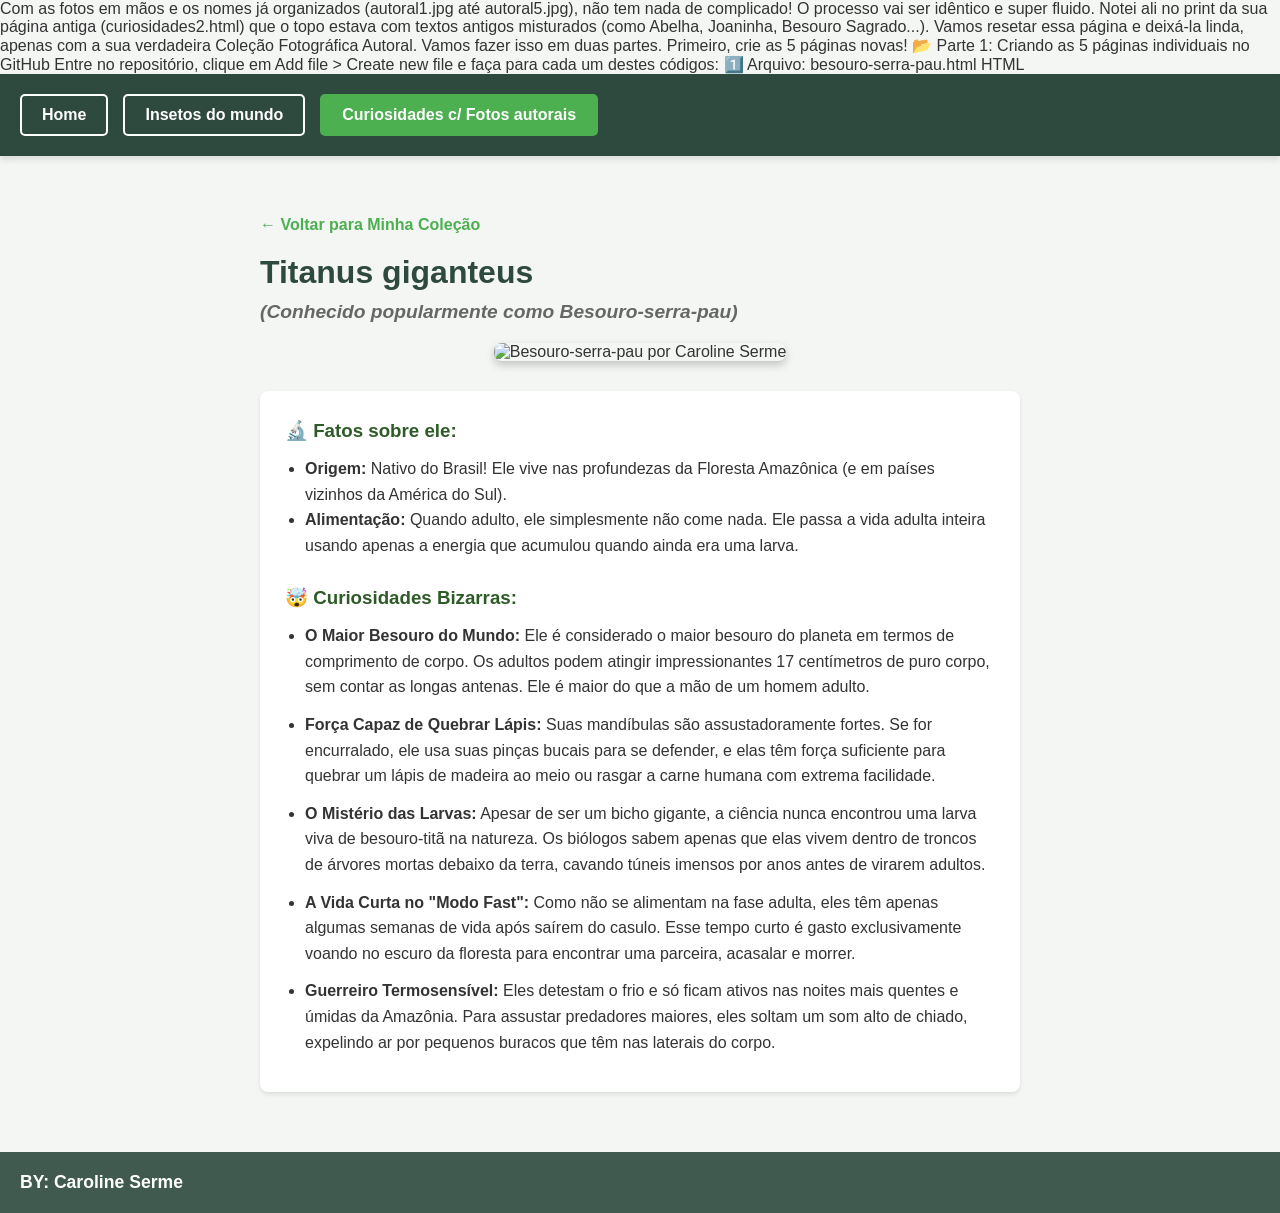
==== besouro-serra-pau.html @ 22c7eb2b "Create besouro-serra-pau.html" ====
Com as fotos em mãos e os nomes já organizados (autoral1.jpg até autoral5.jpg), não tem nada de complicado! O processo vai ser idêntico e super fluido.

Notei ali no print da sua página antiga (curiosidades2.html) que o topo estava com textos antigos misturados (como Abelha, Joaninha, Besouro Sagrado...). Vamos resetar essa página e deixá-la linda, apenas com a sua verdadeira Coleção Fotográfica Autoral.

Vamos fazer isso em duas partes. Primeiro, crie as 5 páginas novas!

📂 Parte 1: Criando as 5 páginas individuais no GitHub
Entre no repositório, clique em Add file > Create new file e faça para cada um destes códigos:

1️⃣ Arquivo: besouro-serra-pau.html
HTML
<!DOCTYPE html>
<html lang="pt-BR">
<head>
    <meta charset="UTF-8">
    <meta name="viewport" content="width=device-width, initial-scale=1.0">
    <title>BioInsetos - Titanus giganteus</title>
    <link rel="stylesheet" href="style.css.css">
</head>
<body>
    <a href="#conteudo-principal" class="skip-link">Pular para o conteúdo principal</a>
    <header>
        <nav class="nav-container">
            <a href="index.html" class="nav-item">Home</a>
            <a href="insetos.html" class="nav-item">Insetos do mundo</a>
            <a href="curiosidades2.html" class="nav-item active">Curiosidades c/ Fotos autorais</a>
        </nav>
    </header>
    <main id="conteudo-principal">
        <div style="max-width: 800px; margin: 0 auto; padding: 20px;">
            <a href="curiosidades2.html" style="color: #4CAF50; text-decoration: none; font-weight: bold; display: inline-block; margin-bottom: 20px;">← Voltar para Minha Coleção</a>
            <h1 class="page-title" style="text-align: left; margin-bottom: 10px;">Titanus giganteus</h1>
            <h2 style="font-size: 1.2rem; color: #666; font-style: italic; margin-bottom: 20px;">(Conhecido popularmente como Besouro-serra-pau)</h2>
            <div style="text-align: center; margin-bottom: 30px;">
                <img src="imagens/autoral1.jpg" alt="Besouro-serra-pau por Caroline Serme" style="max-width: 100%; height: auto; border-radius: 8px; box-shadow: 0 4px 8px rgba(0,0,0,0.2);">
            </div>
            <div style="background: #fff; padding: 25px; border-radius: 8px; box-shadow: 0 2px 4px rgba(0,0,0,0.1); color: #333; line-height: 1.6;">
                <h3 style="color: #2E5A27; margin-bottom: 10px;">🔬 Fatos sobre ele:</h3>
                <ul style="margin-bottom: 25px; padding-left: 20px;">
                    <li><strong>Origem:</strong> Nativo do Brasil! Ele vive nas profundezas da Floresta Amazônica (e em países vizinhos da América do Sul).</li>
                    <li><strong>Alimentação:</strong> Quando adulto, ele simplesmente não come nada. Ele passa a vida adulta inteira usando apenas a energia que acumulou quando ainda era uma larva.</li>
                </ul>
                <h3 style="color: #2E5A27; margin-bottom: 10px;">🤯 Curiosidades Bizarras:</h3>
                <ul style="padding-left: 20px;">
                    <li style="margin-bottom: 12px;"><strong>O Maior Besouro do Mundo:</strong> Ele é considerado o maior besouro do planeta em termos de comprimento de corpo. Os adultos podem atingir impressionantes 17 centímetros de puro corpo, sem contar as longas antenas. Ele é maior do que a mão de um homem adulto.</li>
                    <li style="margin-bottom: 12px;"><strong>Força Capaz de Quebrar Lápis:</strong> Suas mandíbulas são assustadoramente fortes. Se for encurralado, ele usa suas pinças bucais para se defender, e elas têm força suficiente para quebrar um lápis de madeira ao meio ou rasgar a carne humana com extrema facilidade.</li>
                    <li style="margin-bottom: 12px;"><strong>O Mistério das Larvas:</strong> Apesar de ser um bicho gigante, a ciência nunca encontrou uma larva viva de besouro-titã na natureza. Os biólogos sabem apenas que elas vivem dentro de troncos de árvores mortas debaixo da terra, cavando túneis imensos por anos antes de virarem adultos.</li>
                    <li style="margin-bottom: 12px;"><strong>A Vida Curta no "Modo Fast":</strong> Como não se alimentam na fase adulta, eles têm apenas algumas semanas de vida após saírem do casulo. Esse tempo curto é gasto exclusivamente voando no escuro da floresta para encontrar uma parceira, acasalar e morrer.</li>
                    <li style="margin-bottom: 12px;"><strong>Guerreiro Termosensível:</strong> Eles detestam o frio e só ficam ativos nas noites mais quentes e úmidas da Amazônia. Para assustar predadores maiores, eles soltam um som alto de chiado, expelindo ar por pequenos buracos que têm nas laterais do corpo.</li>
                </ul>
            </div>
        </div>
    </main>
    <footer><p>BY: Caroline Serme</p></footer>
</body>
</html>
---- style.css.css ----
/* --- 1. CONFIGURAÇÕES GLOBAIS E MODELO DE CAIXA --- */
* {
    margin: 0;
    padding: 0;
    box-sizing: border-box;
    font-family: Arial, sans-serif;
}

body {
    display: flex;
    flex-direction: column;
    min-height: 100vh;
    background-color: #f4f6f4;
    color: #333;
}

/* --- 2. ACESSIBILIDADE (LINK SKIP TO MAIN) --- */
.skip-link {
    position: absolute;
    top: -100px;
    left: 20px;
    background: #4CAF50;
    color: white;
    padding: 12px;
    z-index: 100;
    text-decoration: none;
    font-weight: bold;
    border-radius: 4px;
    transition: top 0.3s ease;
}
.skip-link:focus {
    top: 20px;
}

/* --- 3. MENU DE NAVEGAÇÃO ATRAENTE COM FLEXBOX --- */
header {
    background-color: #2e4a3f;
    padding: 20px;
    box-shadow: 0 4px 6px rgba(0,0,0,0.1);
}

.nav-container {
    display: flex;
    justify-content: flex-start;
    gap: 15px;
}

.nav-item {
    text-decoration: none;
    color: #fff;
    padding: 10px 20px;
    border: 2px solid #fff;
    border-radius: 5px;
    font-weight: bold;
    transition: all 0.3s ease;
}

.nav-item:hover {
    background-color: #fff;
    color: #2e4a3f;
    transform: translateY(-3px);
}

.nav-item.active {
    background-color: #4CAF50;
    border-color: #4CAF50;
}

/* --- 4. CONFIGURAÇÃO DA TELA INICIAL (IMAGEM DE FUNDO) --- */
body.home-page {
    background: linear-gradient(rgba(0,0,0,0.4), rgba(0,0,0,0.4)), url('imagens/fundo-home.jpg') no-repeat center center fixed;
    background-size: cover;
}

/* --- 5. ESTRUTURA DO CONTEÚDO PRINCIPAL --- */
main {
    flex: 1;
    padding: 40px 20px;
    max-width: 1200px;
    margin: 0 auto;
    width: 100%;
}

.page-title {
    text-align: center;
    margin-bottom: 10px;
    color: #2e4a3f;
}

.page-subtitle {
    text-align: center;
    margin-bottom: 40px;
    color: #666;
}

/* --- 6. APLICAÇÃO DO CSS GRID PARA AS GALERIAS --- */
.gallery-grid {
    display: grid;
    grid-template-columns: repeat(3, 1fr); 
    gap: 30px;
}

.gallery-grid a:nth-child(4) {
    grid-column: 1 / 2;
}
.gallery-grid a:nth-child(5) {
    grid-column: 3 / 4;
}

@media (max-width: 900px) {
    .gallery-grid {
        grid-template-columns: repeat(2, 1fr); 
    }
    .gallery-grid a:nth-child(4), .gallery-grid a:nth-child(5) {
        grid-column: auto;
    }
}

/* --- 7. MODELO DE CAIXA E HOVER NAS IMAGENS --- */
.gallery-card {
    background: #fff;
    padding: 15px;
    border: 3px solid #2e4a3f;
    box-shadow: 0 4px 8px rgba(0,0,0,0.1);
    text-align: center;
    transition: transform 0.3s ease, box-shadow 0.3s ease;
}

.gallery-card:hover {
    transform: scale(1.05);
    box-shadow: 0 8px 16px rgba(0,0,0,0.2);
}

.gallery-img {
    width: 100%;
    height: 200px;
    object-fit: cover;
    margin-bottom: 10px;
}

/* --- 8. REQUISITO SELETOR AVANÇADO NTH-CHILD --- */
.gallery-grid a:nth-child(1) .gallery-img { border-radius: 30px 0 0 0; }
.gallery-grid a:nth-child(2) .gallery-img { border-radius: 0 30px 0 0; }
.gallery-grid a:nth-child(3) .gallery-img { border-radius: 0 0 30px 0; }
.gallery-grid a:nth-child(4) .gallery-img { border-radius: 0 0 0 30px; }
.gallery-grid a:nth-child(5) .gallery-img { border-radius: 20px 20px 20px 20px; }

.card-caption {
    font-weight: bold;
    color: #2e4a3f;
    display: block;
    margin-top: 5px;
}

/* --- 9. TELA DE CURIOSIDADES E DETALHES --- */
.info-section {
    background: #fff;
    padding: 30px;
    margin-bottom: 40px;
    border-left: 5px solid #4CAF50;
    border-radius: 4px;
    box-shadow: 0 2px 5px rgba(0,0,0,0.05);
}

.info-container {
    display: flex;
    gap: 20px;
    align-items: center;
    margin-top: 15px;
}

.info-img {
    width: 250px;
    height: 180px;
    object-fit: cover;
    border: 2px solid #ccc;
    padding: 5px;
    border-radius: 8px;
}

/* --- 10. RODAPÉ FIXO --- */
footer {
    padding: 20px;
    background-color: rgba(46, 74, 63, 0.9);
    color: #fff;
    font-weight: bold;
    font-size: 1.1rem;
    margin-top: auto;
}
.home-page footer {
    background-color: transparent; 
}
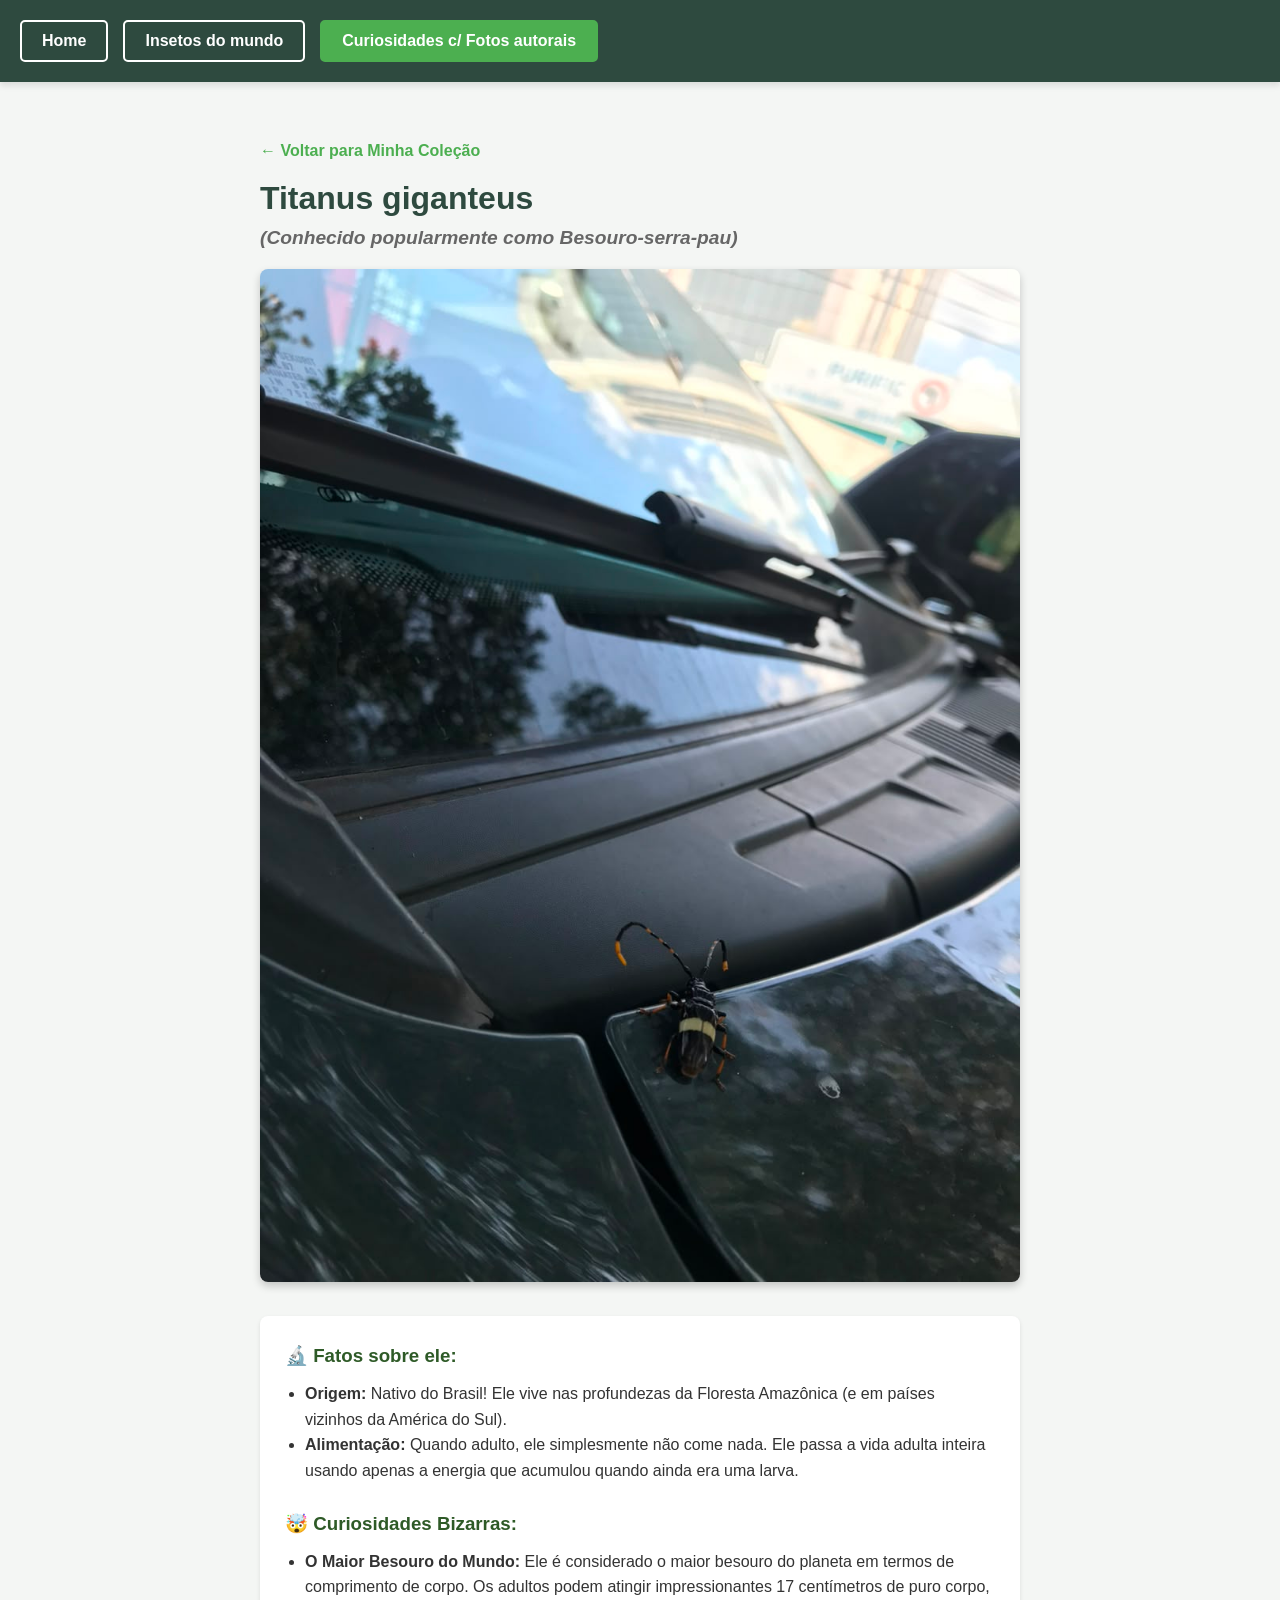
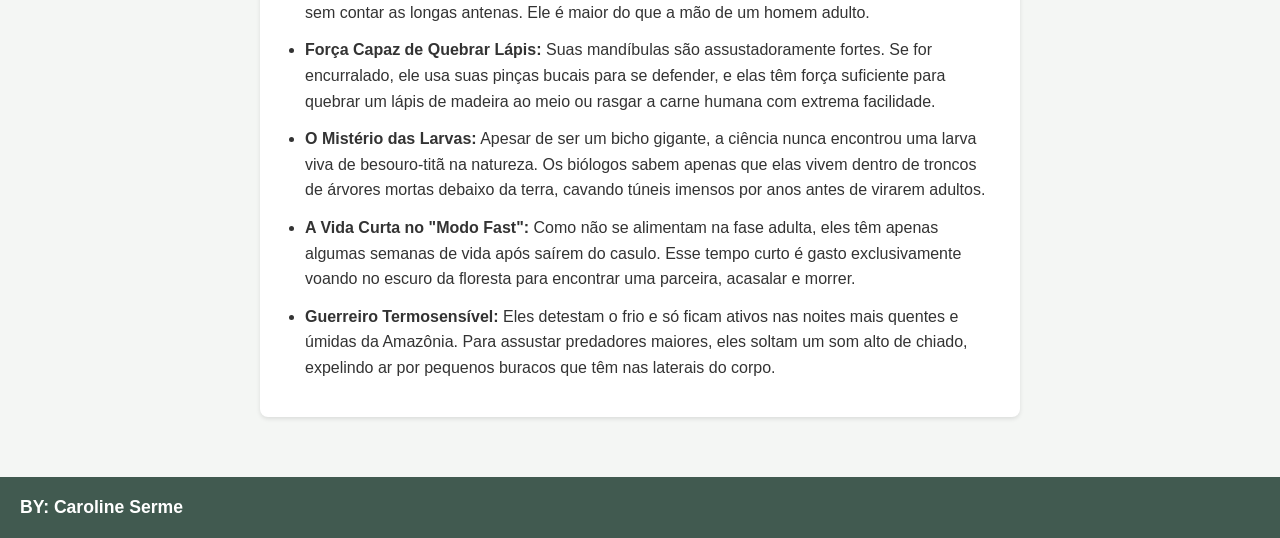
==== commit c5370bbd: "Correct image source and clean up HTML Fixed image file extension and adjusted HTML structure." ====
--- a/besouro-serra-pau.html
+++ b/besouro-serra-pau.html
@@ -1,14 +1,3 @@
-Com as fotos em mãos e os nomes já organizados (autoral1.jpg até autoral5.jpg), não tem nada de complicado! O processo vai ser idêntico e super fluido.
-
-Notei ali no print da sua página antiga (curiosidades2.html) que o topo estava com textos antigos misturados (como Abelha, Joaninha, Besouro Sagrado...). Vamos resetar essa página e deixá-la linda, apenas com a sua verdadeira Coleção Fotográfica Autoral.
-
-Vamos fazer isso em duas partes. Primeiro, crie as 5 páginas novas!
-
-📂 Parte 1: Criando as 5 páginas individuais no GitHub
-Entre no repositório, clique em Add file > Create new file e faça para cada um destes códigos:
-
-1️⃣ Arquivo: besouro-serra-pau.html
-HTML
 <!DOCTYPE html>
 <html lang="pt-BR">
 <head>
@@ -32,7 +21,7 @@
             <h1 class="page-title" style="text-align: left; margin-bottom: 10px;">Titanus giganteus</h1>
             <h2 style="font-size: 1.2rem; color: #666; font-style: italic; margin-bottom: 20px;">(Conhecido popularmente como Besouro-serra-pau)</h2>
             <div style="text-align: center; margin-bottom: 30px;">
-                <img src="imagens/autoral1.jpg" alt="Besouro-serra-pau por Caroline Serme" style="max-width: 100%; height: auto; border-radius: 8px; box-shadow: 0 4px 8px rgba(0,0,0,0.2);">
+                <img src="imagens/autoral1.jpg.jpeg" alt="Besouro-serra-pau por Caroline Serme" style="max-width: 100%; height: auto; border-radius: 8px; box-shadow: 0 4px 8px rgba(0,0,0,0.2);">
             </div>
             <div style="background: #fff; padding: 25px; border-radius: 8px; box-shadow: 0 2px 4px rgba(0,0,0,0.1); color: #333; line-height: 1.6;">
                 <h3 style="color: #2E5A27; margin-bottom: 10px;">🔬 Fatos sobre ele:</h3>
